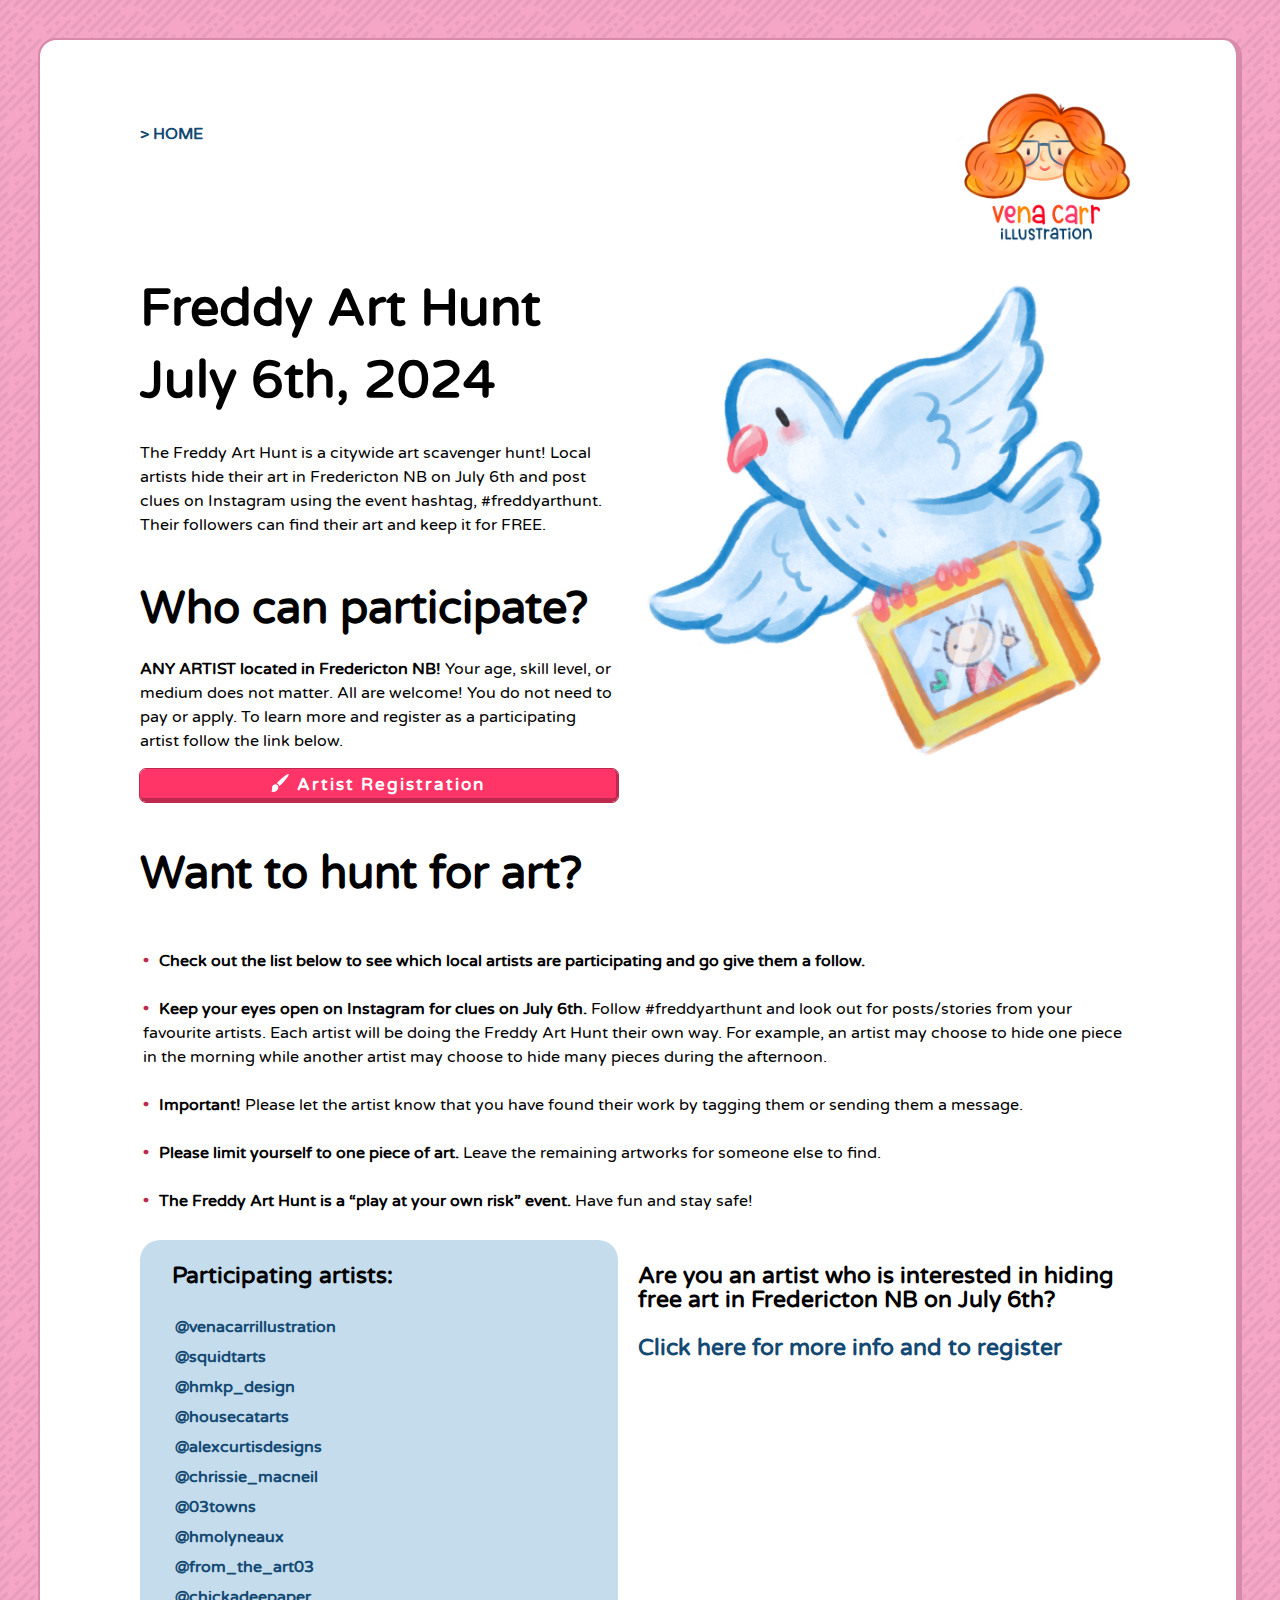
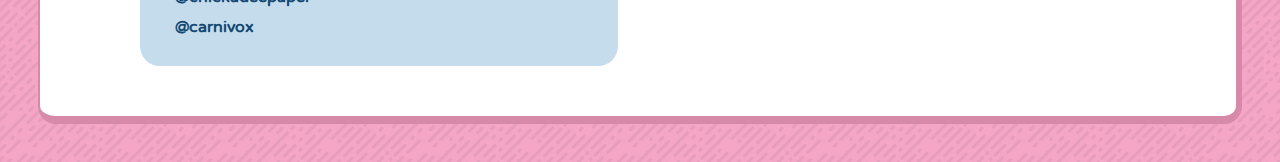
==== freddy-art-hunt/index.html @ fcc47839 "Update FAH artists" ====
<!doctype html>

<html lang="en">
<head>
  <link rel="preconnect" href="https://fonts.googleapis.com">
  <link rel="preconnect" href="https://fonts.gstatic.com" crossorigin>
  <link href="https://fonts.googleapis.com/css2?family=Varela+Round&display=swap" rel="stylesheet">
  <meta charset="utf-8">
  <meta name="viewport" content="width=device-width, initial-scale=1">

  <title>Vena Carr Illustration</title>
  <meta name="description" content="Vena Carr Illustration. Cute art is art.">
  <meta name="author" content="SitePoint">

  <meta property="og:title" content="Vena Carr Illustration">
  <meta property="og:type" content="website">
  <meta property="og:url" content="https://venacarr.com/">
  <meta property="og:description" content="Vena Carr Illustration. Cute art is art.">
  <meta property="og:image" content="logo.png">

  <link rel="icon" href="favicon.png">
  <link rel="stylesheet" href="../normalize.css">
  <link rel="stylesheet" href="../typebase.css">
  <link rel="stylesheet" href="../styles.css">

</head>

<body>
  <div id='wrapper'>
    <header>
      <a href="../"><b>> HOME</b></a>
      <div id="logo"></div>
    </header>
    <div class="col-1">
      <h1>Freddy Art Hunt<br/>July 6th, 2024</h1>
      <p>The Freddy Art Hunt is a citywide art scavenger hunt! Local artists hide their art in Fredericton NB on July 6th and post clues on Instagram using the event hashtag, #freddyarthunt. Their followers can find their art and keep it for FREE.</p>
      <h2>Who can participate?</h2> 
      <p><b>ANY ARTIST located in Fredericton NB!</b> Your age, skill level, or medium does not matter. All are welcome! You do not need to pay or apply. To learn more and register as a participating artist follow the link below.</p>
      <br/>
      <a class="button" href="https://docs.google.com/forms/d/e/1FAIpQLSfJHf8L0Ts7i-1RdUtw4lK1AEwCHbttkPVlDpKHgOW-cI6W2w/viewform?usp=sf_link" target="_blank"><img width="18" src="../brush.png"/>Artist Registration</a>
    </div>
    <div class="col-2">
      <img src="FAH-2024.png" style="width: 100%; margin-top: 3rem; max-width: 500px;">    
    </div>
    <div>
      <h2>Want to hunt for art?</h2>
      <ul>
        <p><span class="bullet">&#8226;</span><b>Check out the list below to see which local artists are participating and go give them a follow.</b></li>
        <p><span class="bullet">&#8226;</span><b>Keep your eyes open on Instagram for clues on July 6th.</b> Follow #freddyarthunt and look out for posts/stories from your favourite artists. Each artist will be doing the Freddy Art Hunt their own way. For example, an artist may choose to hide one piece in the morning while another artist may choose to hide many pieces during the afternoon.</p>
        <p><span class="bullet">&#8226;</span><b>Important!</b> Please let the artist know that you have found their work by tagging them or sending them a message.</p>
        <p><span class="bullet">&#8226;</span><b>Please limit yourself to one piece of art.</b> Leave the remaining artworks for someone else to find.</p>
        <p><span class="bullet">&#8226;</span><b>The Freddy Art Hunt is a “play at your own risk” event.</b> Have fun and stay safe!</p>
      </ul>
    </div>
    <br/>
    <div class="col-1 highlight">
      <h3>Participating artists:</h3>
      <ul>
        <li><b><a target="_blank" href="https://www.instagram.com/venacarrillustration/">@venacarrillustration</a></b></li>
        <li><b><a target="_blank" href="https://www.instagram.com/squidtarts/">@squidtarts</a></b></li>
        <li><b><a target="_blank" href="https://www.instagram.com/hmkp_design/">@hmkp_design</a></b></li>
        <li><b><a target="_blank" href="https://www.instagram.com/housecatarts/">@housecatarts</a></b></li>
        <li><b><a target="_blank" href="https://www.instagram.com/alexcurtisdesigns/">@alexcurtisdesigns</a></b></li>
        <li><b><a target="_blank" href="https://www.instagram.com/chrissie_macneil/">@chrissie_macneil</a></b></li>
        <li><b><a target="_blank" href="https://www.instagram.com/03towns/">@03towns</a></b></li>
        <li><b><a target="_blank" href="https://www.instagram.com/hmolyneaux/">@hmolyneaux</a></b></li>
        <li><b><a target="_blank" href="https://www.instagram.com/from_the_art03/">@from_the_art03</a></b></li>
        <li><b><a target="_blank" href="https://www.instagram.com/chickadeepaper/">@chickadeepaper</a></b></li>
        <li><b><a target="_blank" href="https://www.instagram.com/Carnivox/">@carnivox</a></b></li>

      </ul>
    </div>
    <div class="col-2">
      <h3>Are you an artist who is interested in hiding free art in Fredericton NB on July 6th? 
        <br/><br/>
      <a target="_blank" href="https://forms.gle/XHPdMTF1MGjygGph9"><b>Click here for more info and to register</b></a></h3>
    </div>
  </div>
</body>
</html>
---- typebase.css ----
/*! Typebase.less v0.1.0 | MIT License */
/* Setup */
html {
    /* Change default typefaces here */
    font-family: 'Varela Round', sans-serif;
    font-size: 100%;
    line-height: 100%;
    -webkit-font-smoothing: antialiased;
  }
  /* Copy & Lists */
  p {
    line-height: 1.5rem;
    margin-top: 1.5rem;
    margin-bottom: 0;
  }
  ul,
  ol {
    margin-top: 1.5rem;
    margin-bottom: 1.5rem;
  }
  ul li,
  ol li {
    line-height: 1.5rem;
  }
  ul ul,
  ol ul,
  ul ol,
  ol ol {
    margin-top: 0;
    margin-bottom: 0;
  }
  blockquote {
    line-height: 1.5rem;
    margin-top: 1.5rem;
    margin-bottom: 1.5rem;
  }
  /* Headings */
  h1,
  h2,
  h3,
  h4,
  h5,
  h6 {
    /* Change heading typefaces here */
    font-family: 'Varela Round', sans-serif;
    margin-top: 1.5rem;
    margin-bottom: 0;
    line-height: 1.5rem;
  }
  h1 {
    font-size: 4.242rem;
    line-height: 4.5rem;
    margin-top: 3rem;
  }
  h2 {
    font-size: 2.828rem;
    line-height: 3rem;
    margin-top: 3rem;
  }
  h3 {
    font-size: 1.414rem;
  }
  h4 {
    font-size: 0.707rem;
  }
  h5 {
    font-size: 0.4713333333333333rem;
  }
  h6 {
    font-size: 0.3535rem;
  }
  /* Tables */
  table {
    margin-top: 1.5rem;
    border-spacing: 0px;
    border-collapse: collapse;
  }
  table td,
  table th {
    padding: 0;
    line-height: 33px;
  }
  /* Code blocks */
  code {
    vertical-align: bottom;
  }
  /* Leading paragraph text */
  .lead {
    font-size: 1.414rem;
  }
  /* Hug the block above you */
  .hug {
    margin-top: 0;
  }
---- styles.css ----
body {
    background-image: url(lines.png);
    background-blend-mode: multiply;
    background-color: rgb(247, 167, 200);
    max-width: 100%;
    min-height: 100vh;
    display: flex;
    justify-content: center;
    align-items: center;
}


#wrapper h1.small {
    font-size: 16px;
    font-weight: 100;
    line-height: 1.5rem;
}

#wrapper {
    background-color: white;
    margin: 40px;
    padding:50px 100px;
    max-width: 1200px;
    outline: solid 2px rgb(214, 137, 169);
    border-bottom: solid 6px rgb(214, 137, 169);
    border-right: solid 4px rgb(214, 137, 169);
    border-radius: 16px;
}

#wrapper.small {
    max-width: 386px;
}

#wrapper div {
    display: inline-block;
}

.full {
    width: 100%;
    text-align: center;
    float: right;
}

.col-1, .col-2 {
    width: calc(50% - 20px);
    float: left;
    margin-right: 20px
}

#wrapper div#logo {
    height: 25vh;
    max-width: 100%;
    display: flex;
    justify-content: center;
    align-items: center;
    background-image: url(logo.png);
    background-position: center;
    background-size: contain;
    background-repeat: no-repeat;
}

header {
    position: relative;
    min-height: 15vh;
}

#wrapper header div#logo {
    height: 20vh;
    width: 20vh;
    display: inline-block;
    position: absolute;
    right:0;
    background-position: top;
    padding-top: 10vh;
    background-size: contain;
    text-align: center;
    font-weight:bolder;
    letter-spacing: 0.3rem;
}
header a {
    display: inline-block;
    padding-top: 4vh;
}

ul, li {
    padding: 3px;
    list-style: none;
}

a {
    color: rgb(19 73 114);
    text-decoration: none;
}

div.highlight {
    border-radius: 20px;
    background-color: rgb(196, 220, 236);
}

div.highlight h1,
div.highlight h2,
div.highlight h3,
div.highlight h4,
div.highlight p,
div.highlight ul {
    padding: 0 2rem
}

.button {
    font-size: 17px;
    padding: 5px;
    font-weight: 600;
    letter-spacing: 2px;
    min-width: 30px;
    border-radius: 6px;
    text-align: center;
    display: block;
    background-color: rgb(255 52 103);
    outline: solid 1px rgb(190, 41, 78);
    border-bottom: solid 4px rgb(190, 41, 78);
    border-right: solid 2.5px rgb(190, 41, 78);
    color: white;
}

.button img {
    margin-right: 8px;
    margin-bottom: -2px;
}
.button:hover {
    background-color: rgb(255 52 103);
    color: white;
    outline: solid 1px rgb(190, 41, 78);
    border-bottom: solid 3px rgb(190, 41, 78);
    border-right: solid 2px rgb(190, 41, 78);
    margin-top: 1px;
}
.button:active {
    background-color: rgb(255 52 103);
    color: white;
    outline: solid 1px rgb(190, 41, 78);
    border-bottom: solid 1px rgb(190, 41, 78);
    border-right: solid 1px rgb(190, 41, 78);
    margin-top: 3px;
}

.button.pin{
    background-color: rgb(65, 132, 233);
    outline: solid 1px rgb(49, 100, 177);
    border-bottom: solid 4px rgb(49, 100, 177);
    border-right: solid 2.5px rgb(49, 100, 177);
}

.button.pin img.pin{
    color: rgb(190, 41, 78)
}

.button.pin:hover{
    background-color: rgb(65, 132, 233);
    outline: solid 1px rgb(49, 100, 177);
    border-bottom: solid 3px rgb(49, 100, 177);
    border-right: solid 2px rgb(49, 100, 177);
}

.button.pin:active{
    background-color: rgb(65, 132, 233);
    outline: solid 1px rgb(49, 100, 177);
    border-bottom: solid 1px rgb(49, 100, 177);
    border-right: solid 1px rgb(49, 100, 177);
    margin-top: 3px;
}

a:hover {
    color: rgb(49, 100, 177)
}

.bullet{
    color: rgb(190, 41, 78);
    padding-right: 10px;
    font-weight:bolder
}

@media screen and (max-width: 1381px){
    h1{
        font-size:3.242rem
    }
}

@media screen and (max-width:1100px) {
    .col-1, .col-2 {
        width: 100%;
        text-align: center;
    }

}

@media screen and (max-width: 900px) {

    #wrapper h1,
    #wrapper h2,
    #wrapper h3
     {
        font-size: 150%;
        line-height: 2rem;
    }


    #logo {
        max-height:25vh;
        text-align: center;

    }
}

@media screen and (max-width: 600px) {
    #wrapper {
        margin: 20px;
        padding:20px 20px;
    }
}

@media screen and (max-width: 400px) {
    .col-1, .col-2 {
        margin: 0;
    }
    
    #wrapper header div#logo {
        max-width: 50%;
    }
}
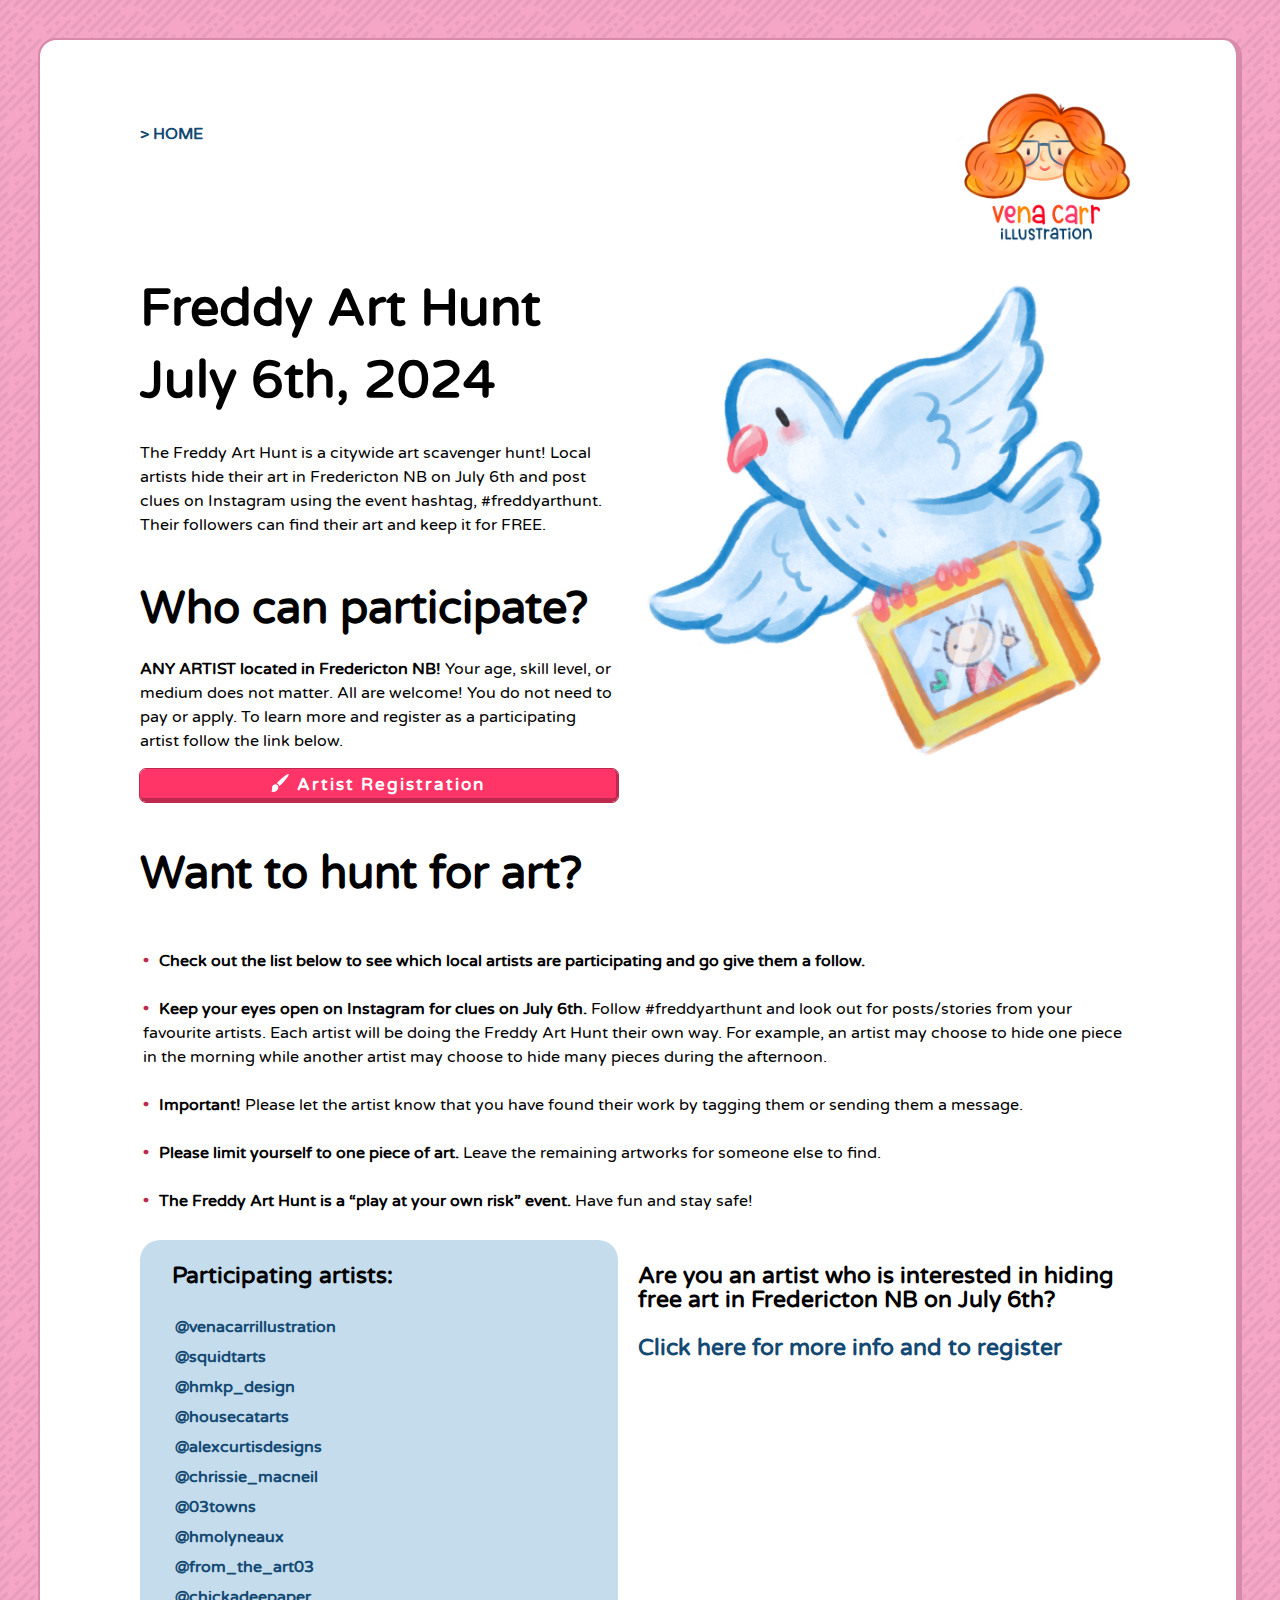
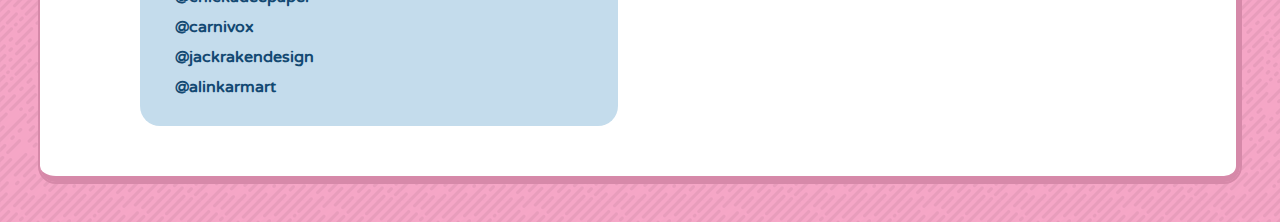
==== commit 6ecf2f91: "Update index.html" ====
--- a/freddy-art-hunt/index.html
+++ b/freddy-art-hunt/index.html
@@ -67,6 +67,8 @@
         <li><b><a target="_blank" href="https://www.instagram.com/from_the_art03/">@from_the_art03</a></b></li>
         <li><b><a target="_blank" href="https://www.instagram.com/chickadeepaper/">@chickadeepaper</a></b></li>
         <li><b><a target="_blank" href="https://www.instagram.com/Carnivox/">@carnivox</a></b></li>
+        <li><b><a target="_blank" href="https://www.instagram.com/jackrakendesign">@jackrakendesign</a></b></li>
+        <li><b><a target="_blank" href="https://www.instagram.com/alinkarmart">@alinkarmart</a></b></li>
 
       </ul>
     </div>
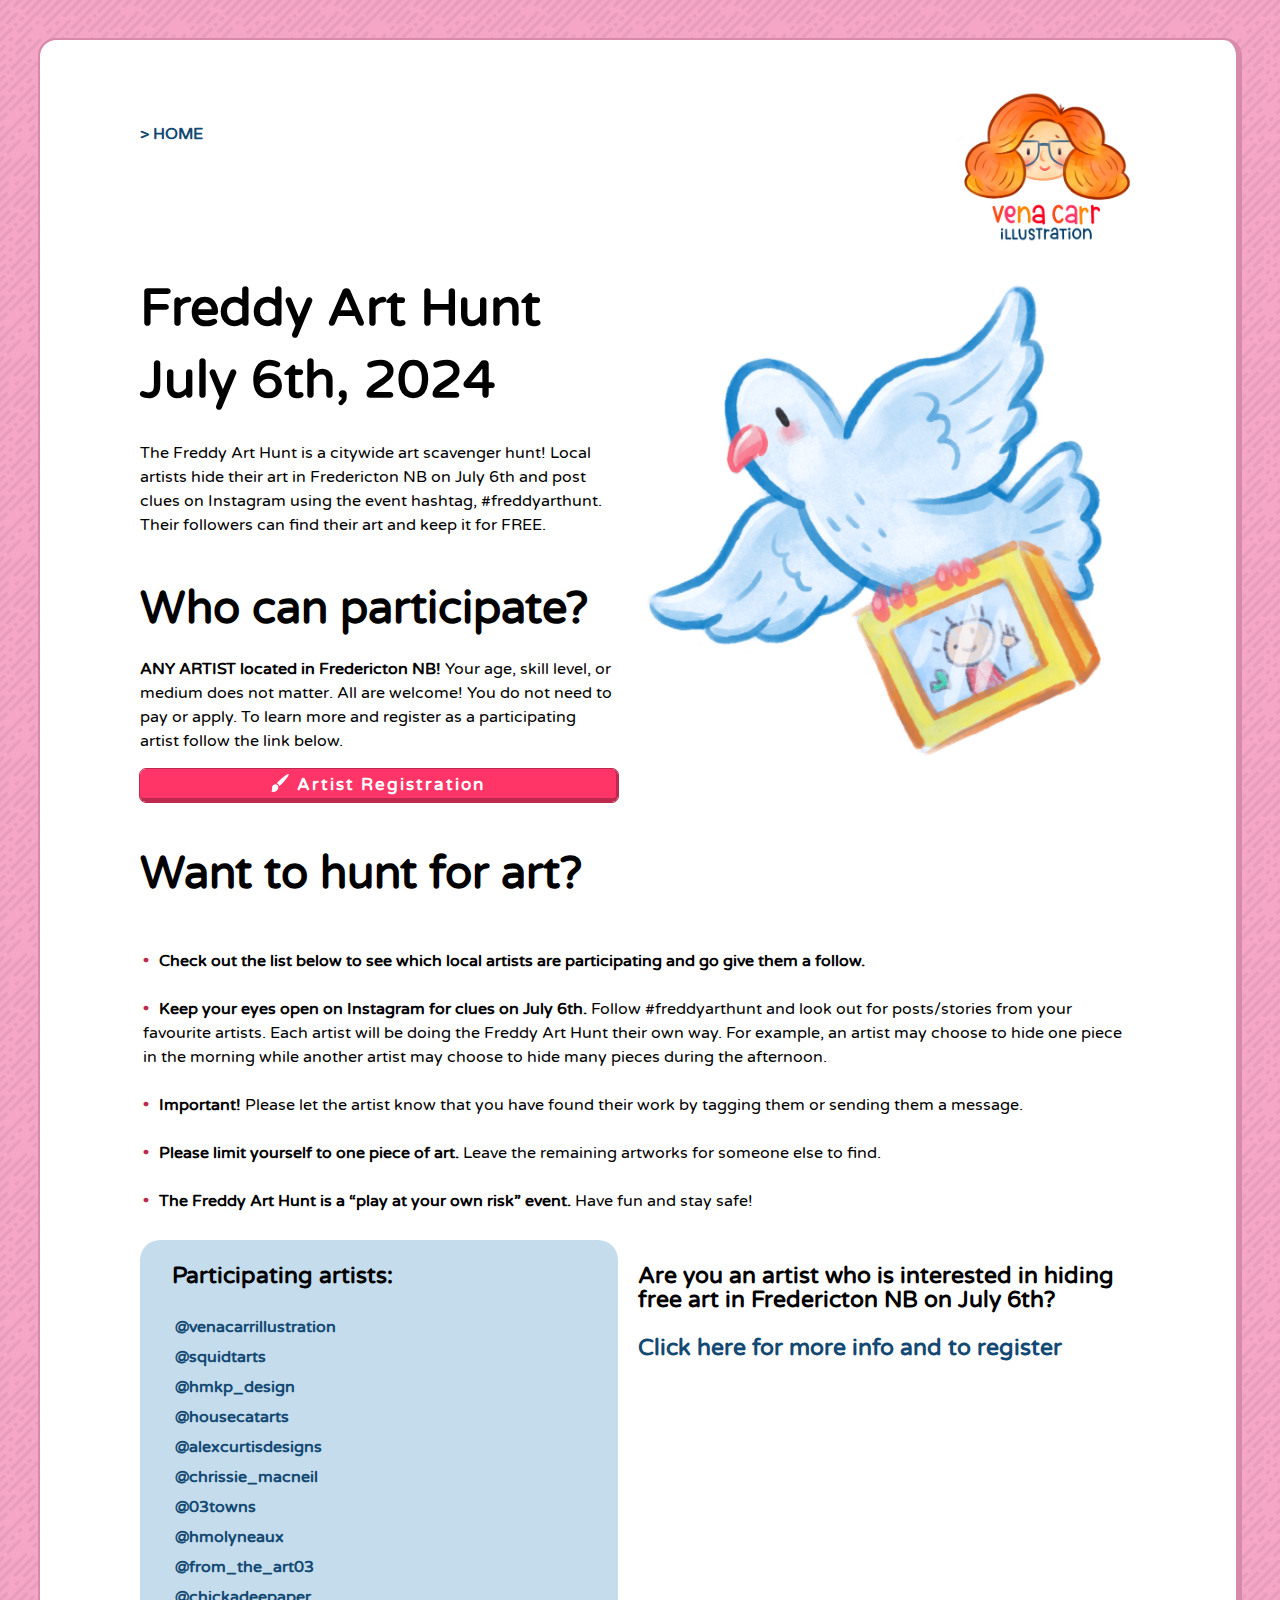
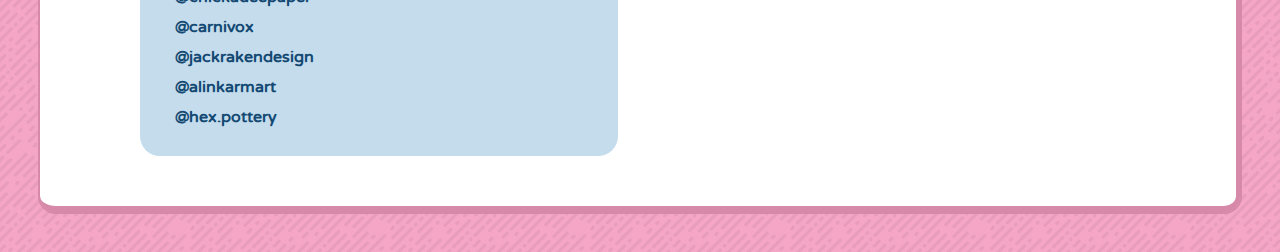
==== commit d6f526b2: "Update index.html" ====
--- a/freddy-art-hunt/index.html
+++ b/freddy-art-hunt/index.html
@@ -67,9 +67,9 @@
         <li><b><a target="_blank" href="https://www.instagram.com/from_the_art03/">@from_the_art03</a></b></li>
         <li><b><a target="_blank" href="https://www.instagram.com/chickadeepaper/">@chickadeepaper</a></b></li>
         <li><b><a target="_blank" href="https://www.instagram.com/Carnivox/">@carnivox</a></b></li>
-        <li><b><a target="_blank" href="https://www.instagram.com/jackrakendesign">@jackrakendesign</a></b></li>
-        <li><b><a target="_blank" href="https://www.instagram.com/alinkarmart">@alinkarmart</a></b></li>
-
+        <li><b><a target="_blank" href="https://www.instagram.com/jackrakendesign/">@jackrakendesign</a></b></li>
+        <li><b><a target="_blank" href="https://www.instagram.com/alinkarmart/">@alinkarmart</a></b></li>
+        <li><b><a target="_blank" href="https://www.instagram.com/hex.pottery/">@hex.pottery</a></b></li>
       </ul>
     </div>
     <div class="col-2">
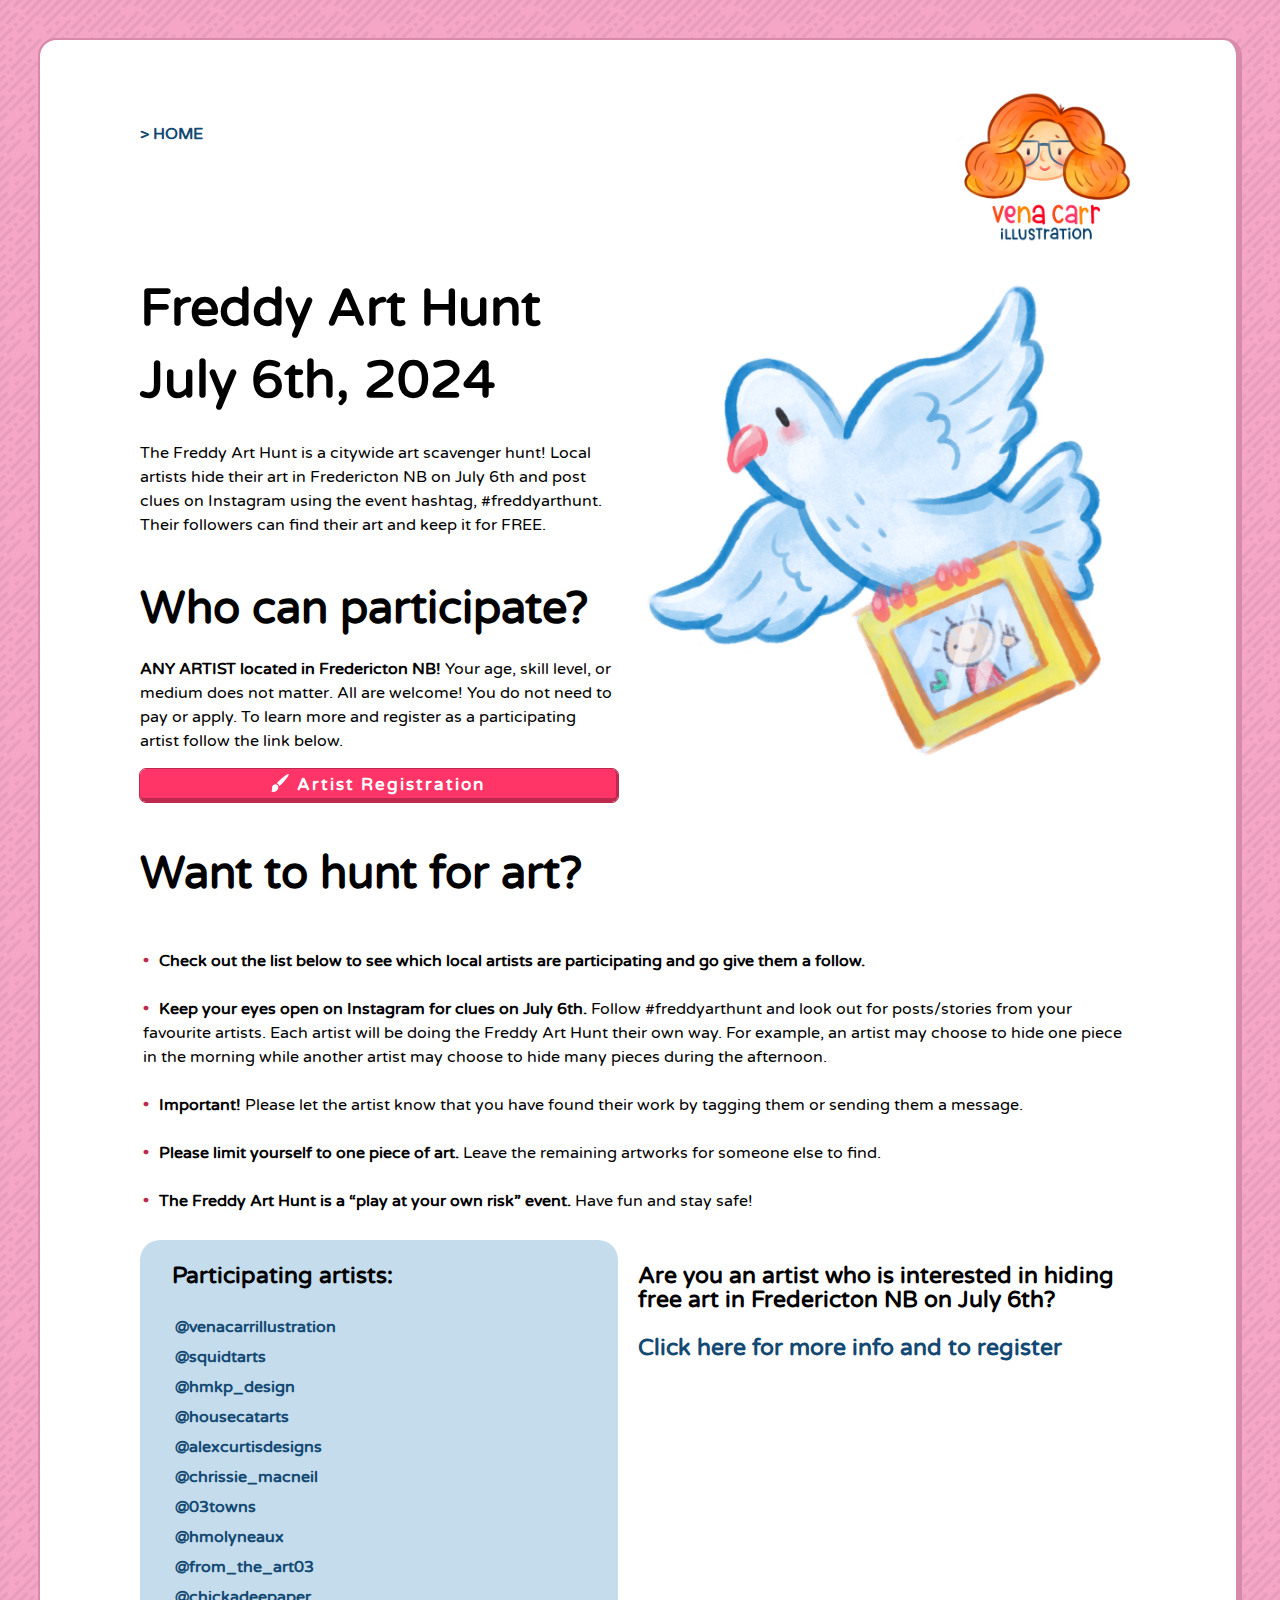
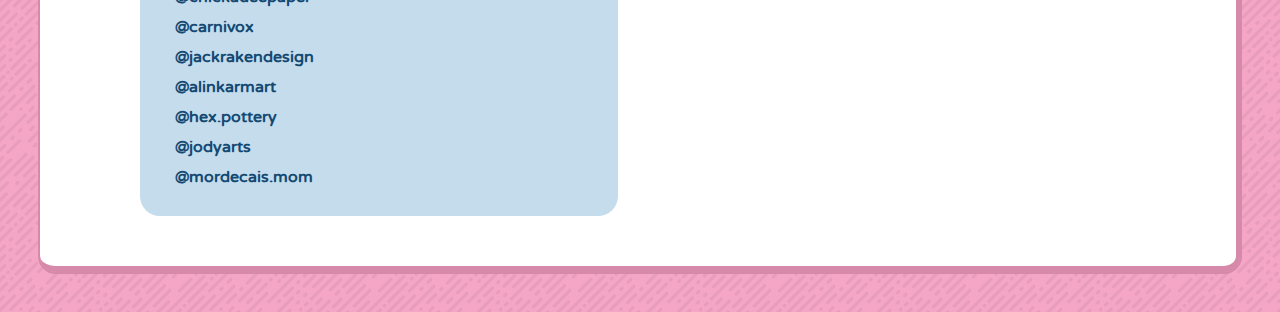
==== commit c28b599a: "Update index.html" ====
--- a/freddy-art-hunt/index.html
+++ b/freddy-art-hunt/index.html
@@ -70,6 +70,8 @@
         <li><b><a target="_blank" href="https://www.instagram.com/jackrakendesign/">@jackrakendesign</a></b></li>
         <li><b><a target="_blank" href="https://www.instagram.com/alinkarmart/">@alinkarmart</a></b></li>
         <li><b><a target="_blank" href="https://www.instagram.com/hex.pottery/">@hex.pottery</a></b></li>
+        <li><b><a target="_blank" href="https://www.instagram.com/jodyarts/">@jodyarts</a></b></li>
+        <li><b><a target="_blank" href="https://www.instagram.com/mordecais.mom/">@mordecais.mom</a></b></li>
       </ul>
     </div>
     <div class="col-2">
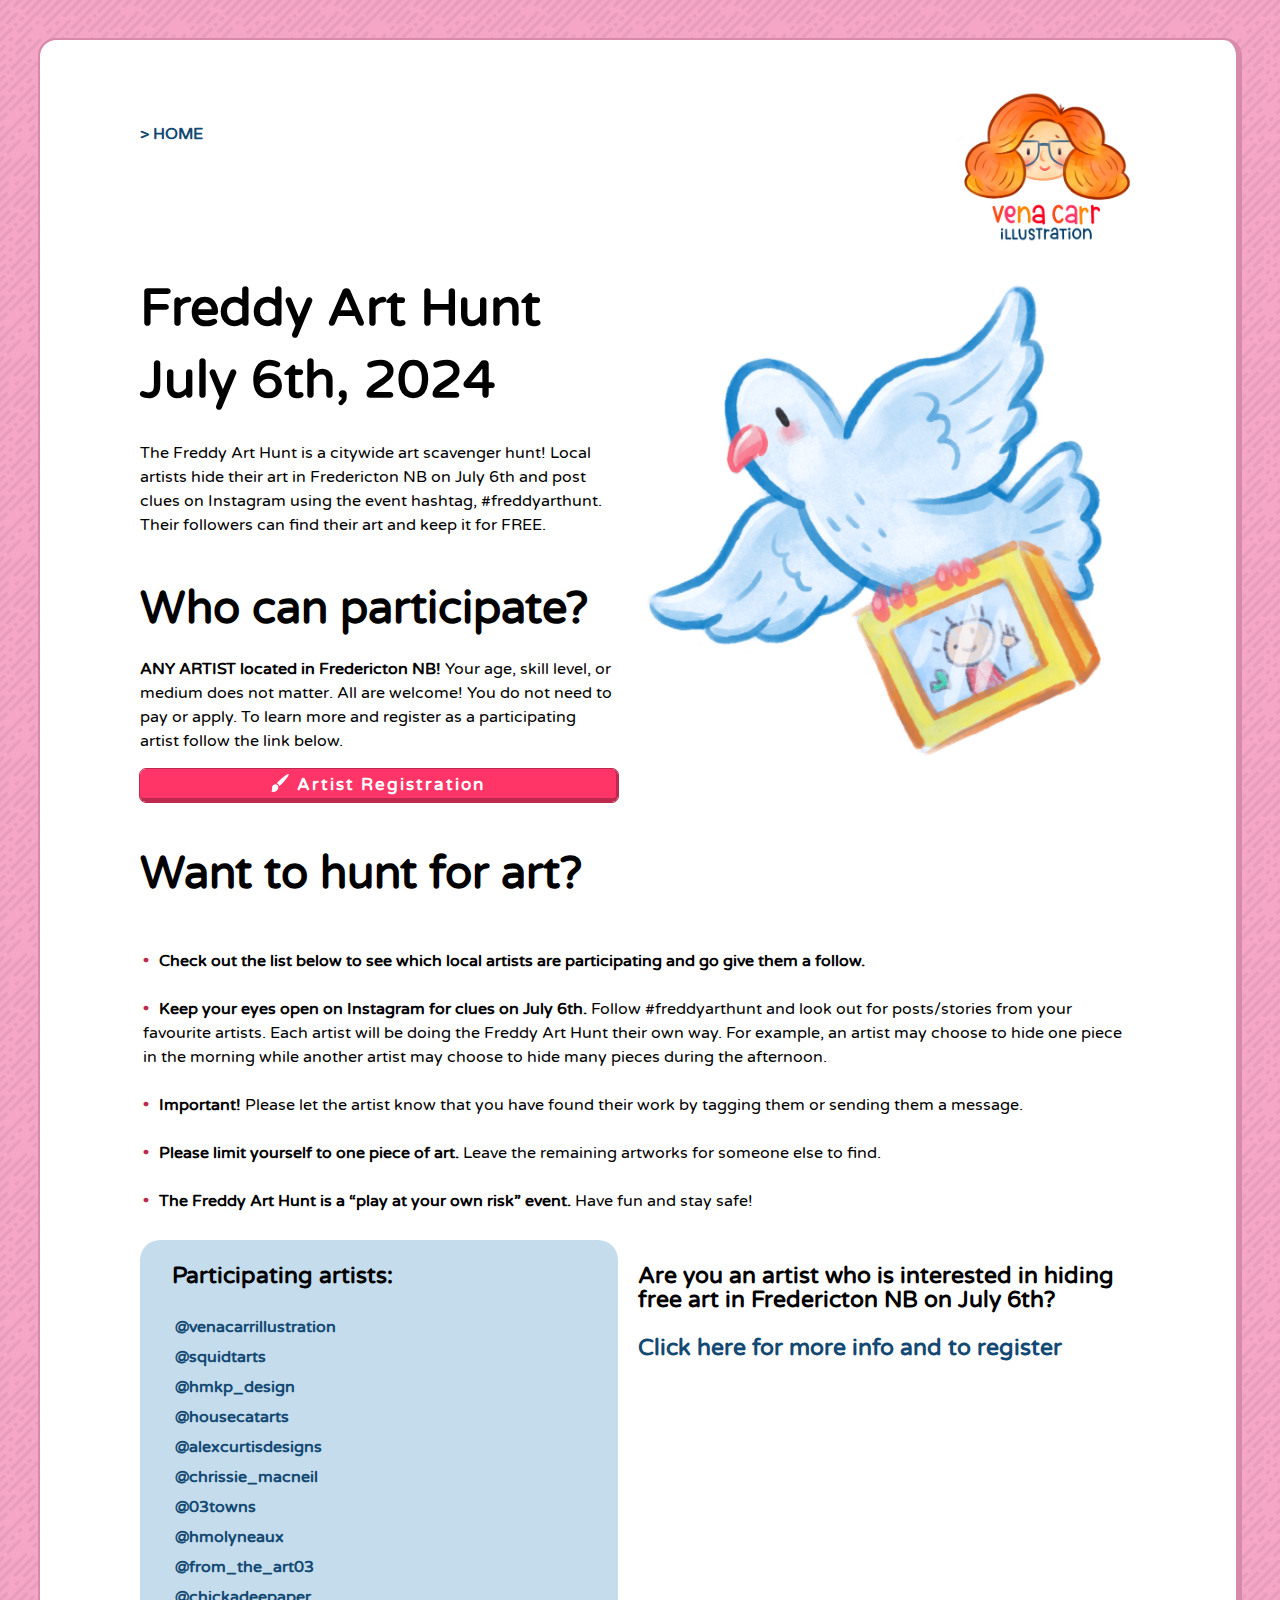
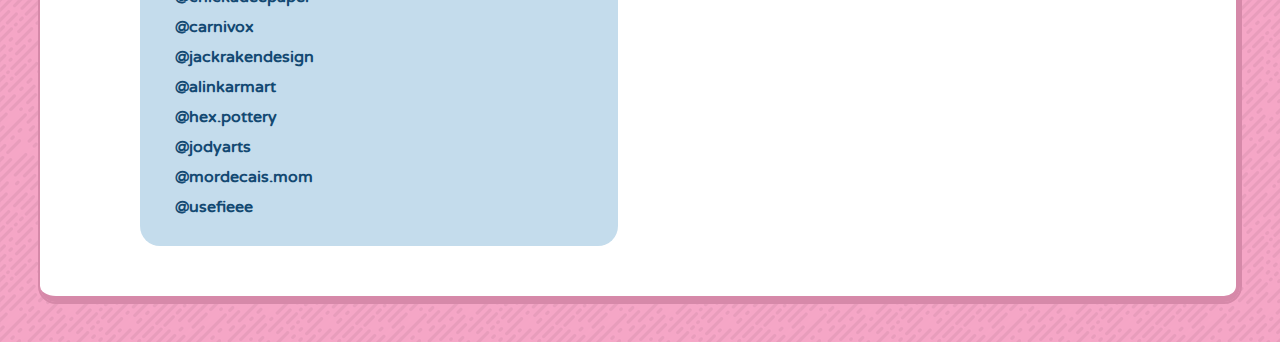
==== commit 261e80a0: "Update index.html" ====
--- a/freddy-art-hunt/index.html
+++ b/freddy-art-hunt/index.html
@@ -72,6 +72,7 @@
         <li><b><a target="_blank" href="https://www.instagram.com/hex.pottery/">@hex.pottery</a></b></li>
         <li><b><a target="_blank" href="https://www.instagram.com/jodyarts/">@jodyarts</a></b></li>
         <li><b><a target="_blank" href="https://www.instagram.com/mordecais.mom/">@mordecais.mom</a></b></li>
+        <li><b><a target="_blank" href="https://www.instagram.com/usefieee/">@usefieee</a></b></li>
       </ul>
     </div>
     <div class="col-2">
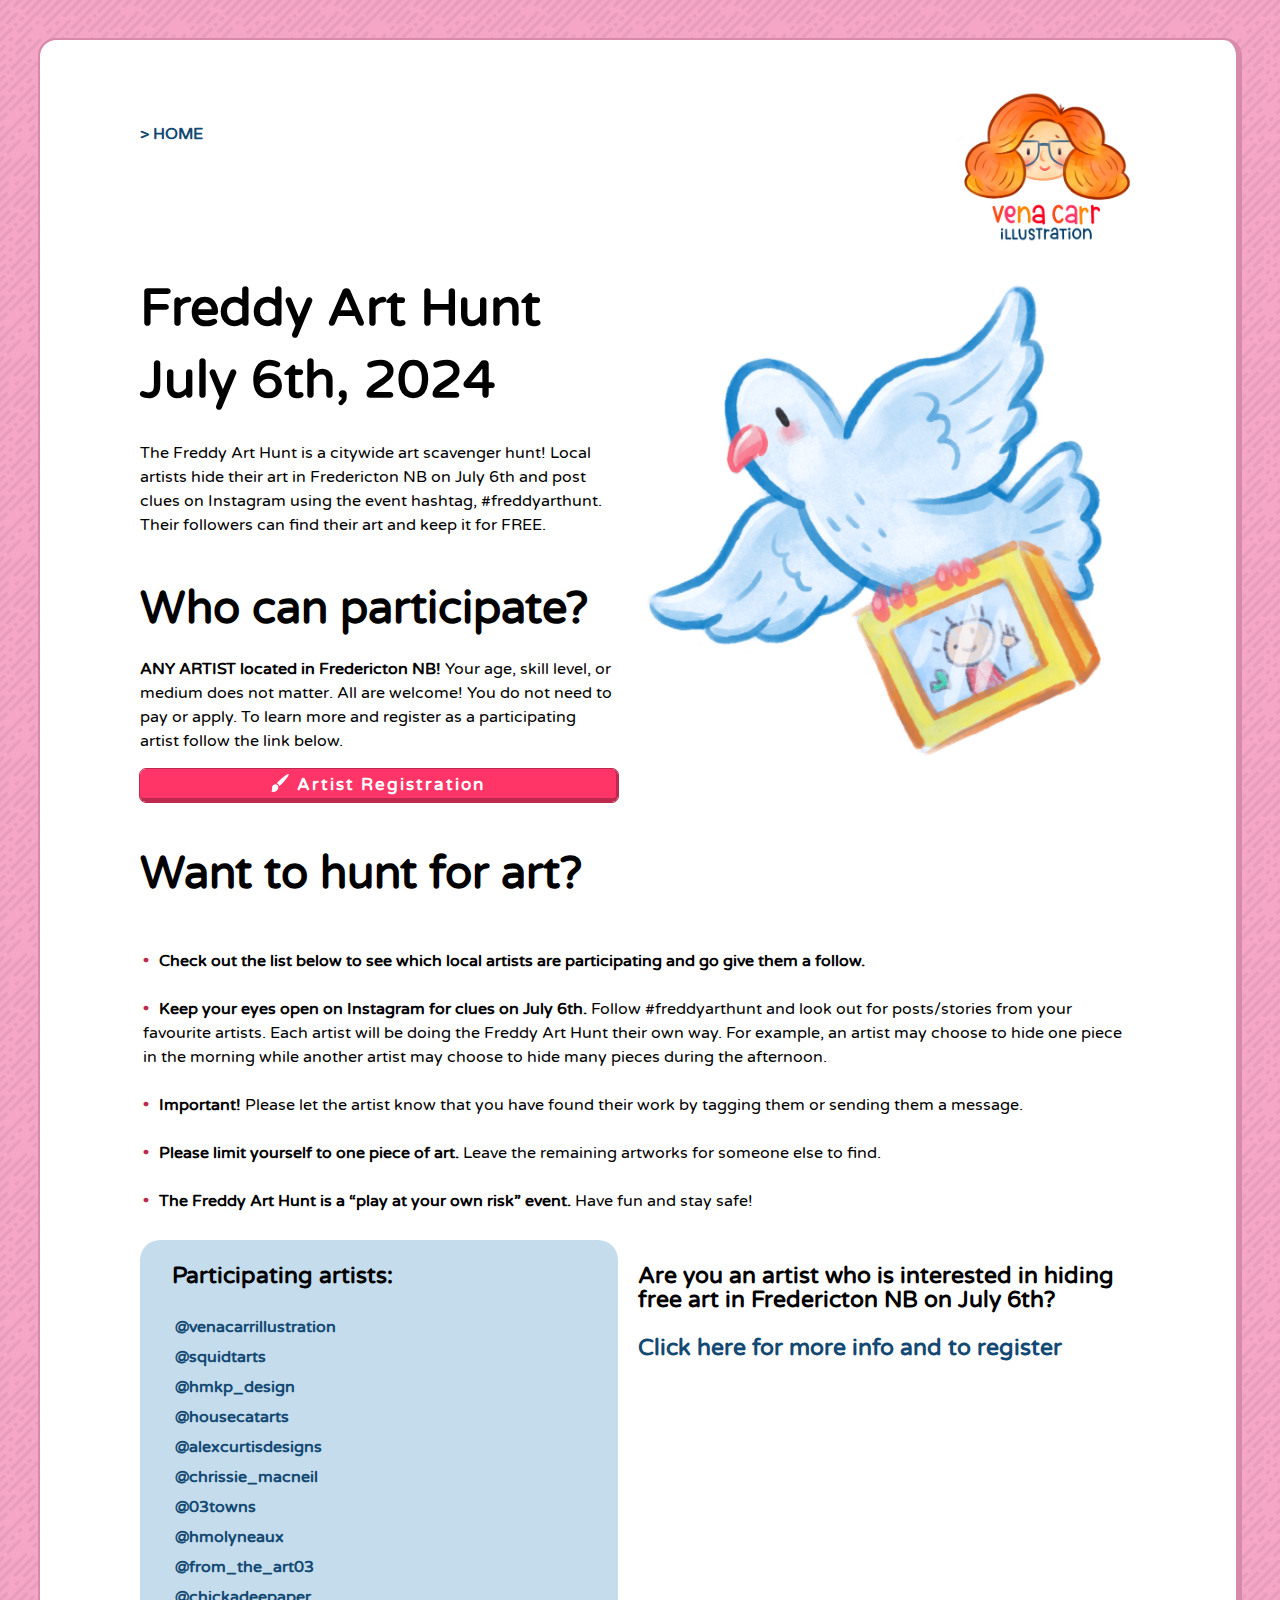
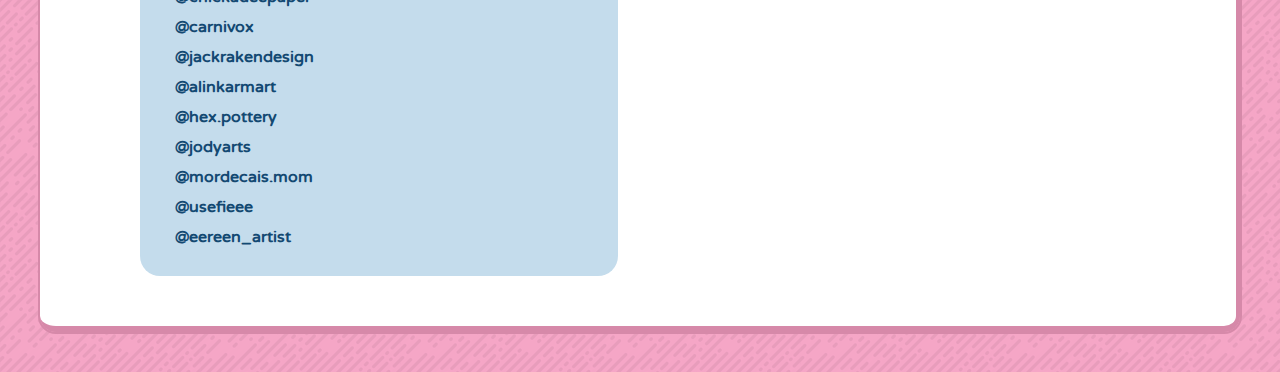
==== commit eeaebc89: "Update index.html" ====
--- a/freddy-art-hunt/index.html
+++ b/freddy-art-hunt/index.html
@@ -73,12 +73,13 @@
         <li><b><a target="_blank" href="https://www.instagram.com/jodyarts/">@jodyarts</a></b></li>
         <li><b><a target="_blank" href="https://www.instagram.com/mordecais.mom/">@mordecais.mom</a></b></li>
         <li><b><a target="_blank" href="https://www.instagram.com/usefieee/">@usefieee</a></b></li>
+        <li><b><a target="_blank" href="https://www.instagram.com/eereen_artist/">@eereen_artist</a></b></li>
       </ul>
     </div>
     <div class="col-2">
       <h3>Are you an artist who is interested in hiding free art in Fredericton NB on July 6th? 
         <br/><br/>
-      <a target="_blank" href="https://forms.gle/XHPdMTF1MGjygGph9"><b>Click here for more info and to register</b></a></h3>
+      <a target="_blank" href="https://docs.google.com/forms/d/e/1FAIpQLSfJHf8L0Ts7i-1RdUtw4lK1AEwCHbttkPVlDpKHgOW-cI6W2w/viewform?usp=sf_link"><b>Click here for more info and to register</b></a></h3>
     </div>
   </div>
 </body>
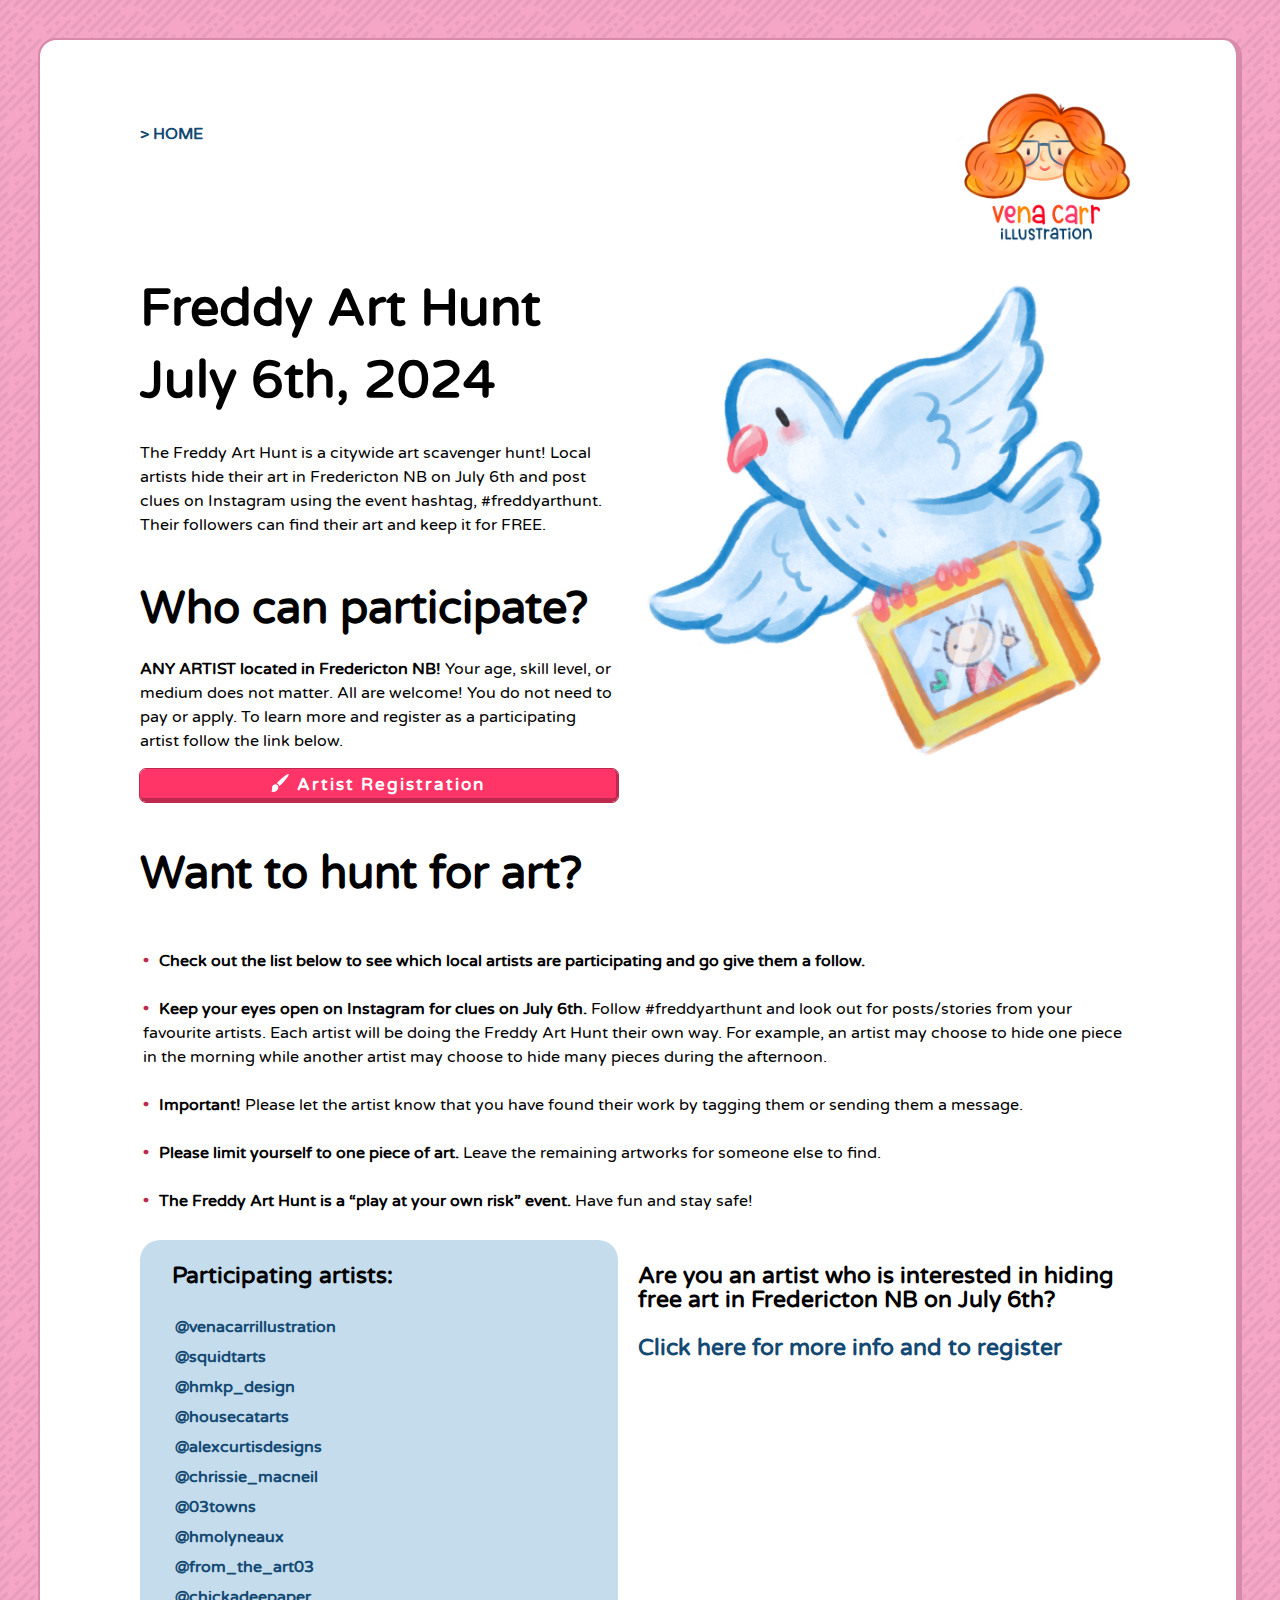
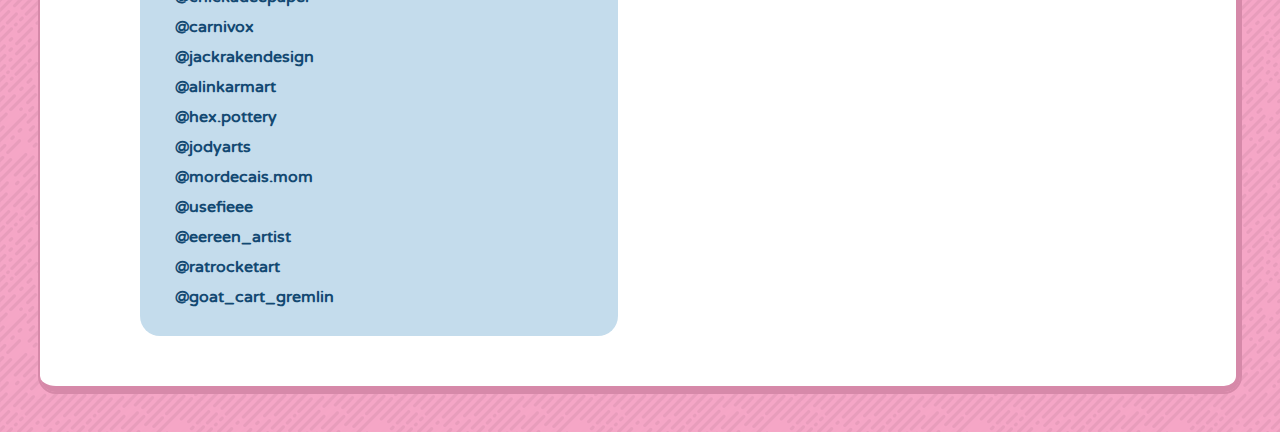
==== commit c9153017: "Update index.html" ====
--- a/freddy-art-hunt/index.html
+++ b/freddy-art-hunt/index.html
@@ -74,6 +74,8 @@
         <li><b><a target="_blank" href="https://www.instagram.com/mordecais.mom/">@mordecais.mom</a></b></li>
         <li><b><a target="_blank" href="https://www.instagram.com/usefieee/">@usefieee</a></b></li>
         <li><b><a target="_blank" href="https://www.instagram.com/eereen_artist/">@eereen_artist</a></b></li>
+        <li><b><a target="_blank" href="https://www.instagram.com/ratrocketart/">@ratrocketart</a></b></li>
+        <li><b><a target="_blank" href="https://www.instagram.com/goat_cart_gremlin/">@goat_cart_gremlin</a></b></li>
       </ul>
     </div>
     <div class="col-2">
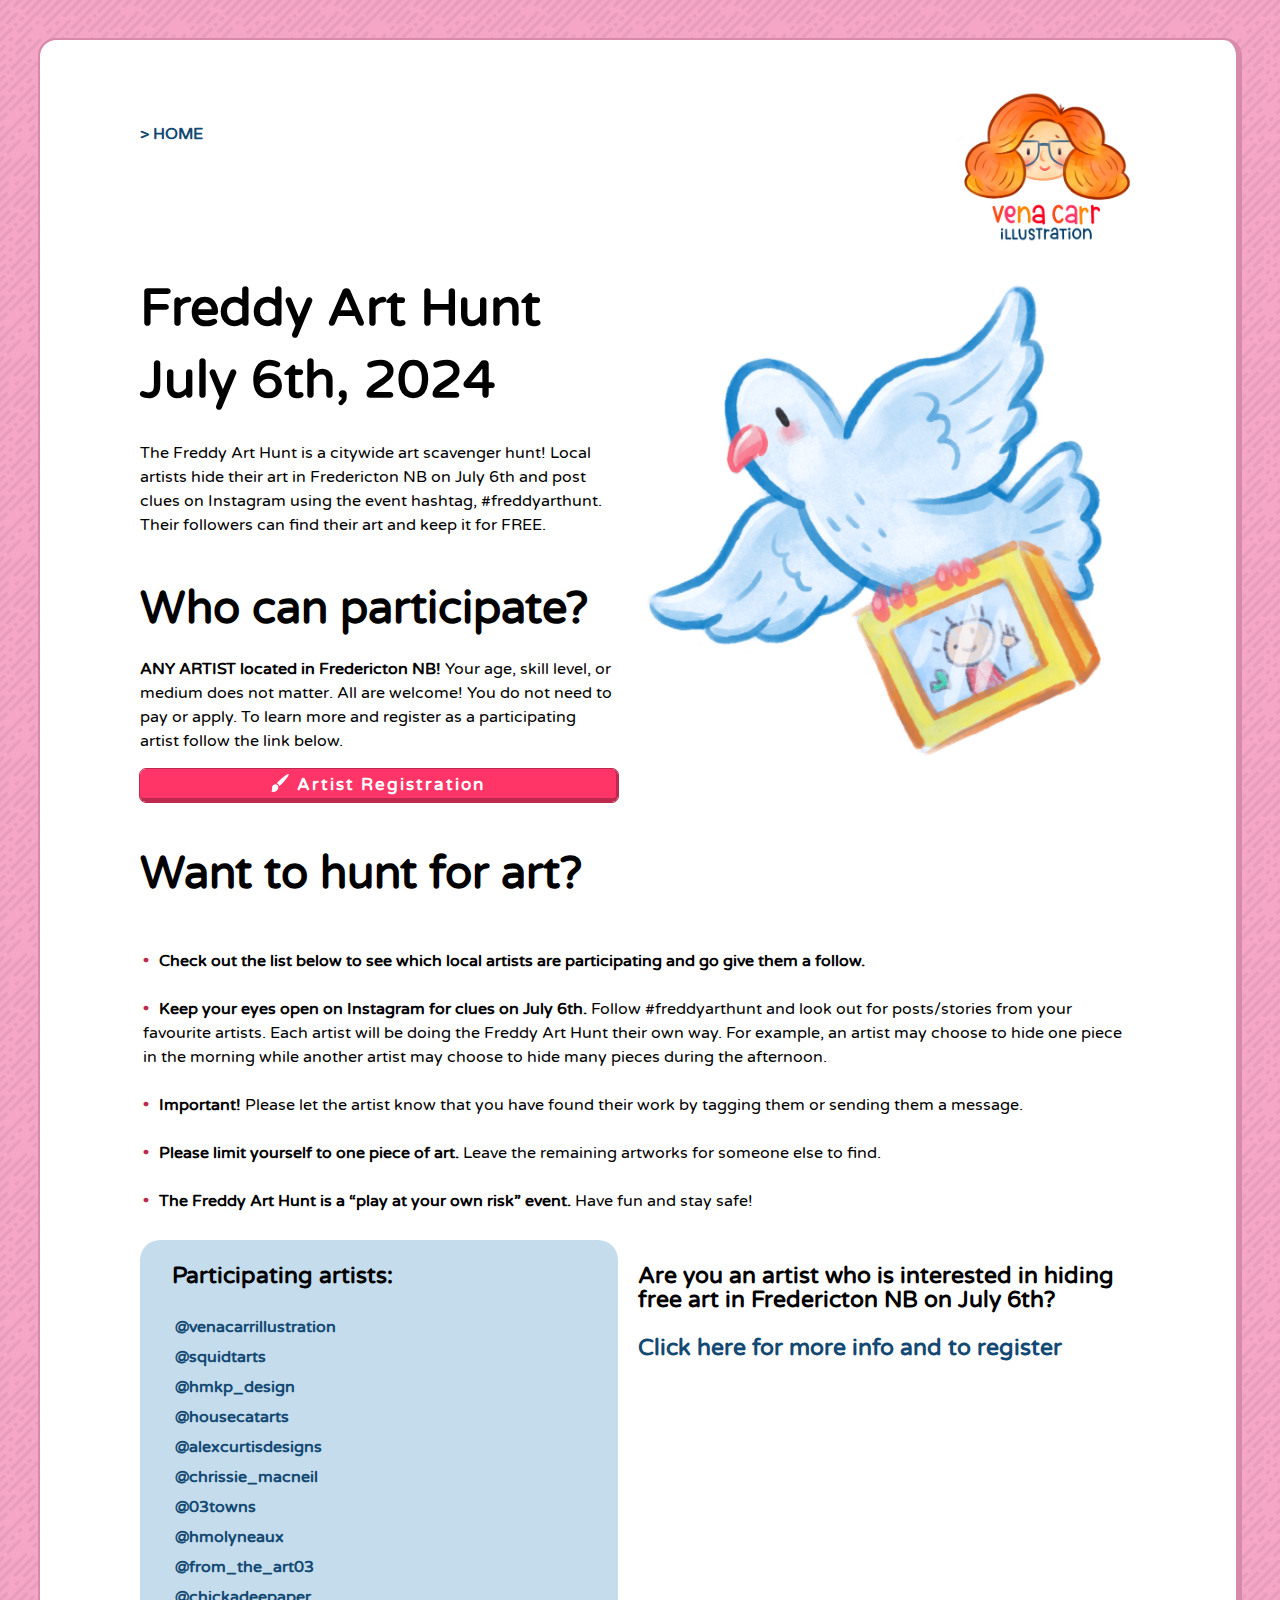
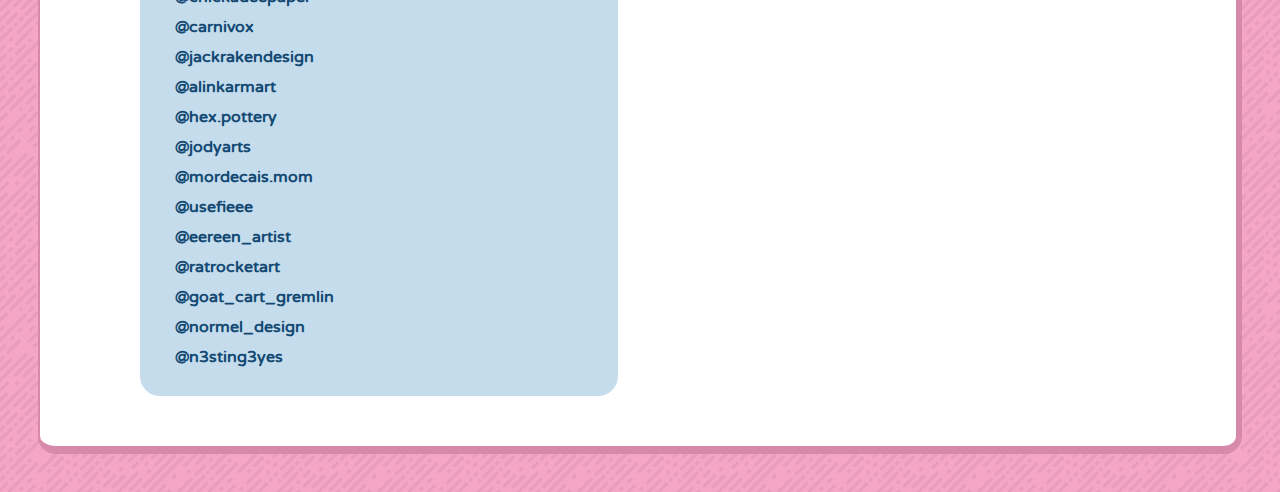
==== commit d597af4d: "Update index.html" ====
--- a/freddy-art-hunt/index.html
+++ b/freddy-art-hunt/index.html
@@ -76,6 +76,8 @@
         <li><b><a target="_blank" href="https://www.instagram.com/eereen_artist/">@eereen_artist</a></b></li>
         <li><b><a target="_blank" href="https://www.instagram.com/ratrocketart/">@ratrocketart</a></b></li>
         <li><b><a target="_blank" href="https://www.instagram.com/goat_cart_gremlin/">@goat_cart_gremlin</a></b></li>
+        <li><b><a target="_blank" href="https://www.instagram.com/normel_design/">@normel_design</a></b></li>
+        <li><b><a target="_blank" href="https://www.instagram.com/n3sting3yes/">@n3sting3yes</a></b></li>
       </ul>
     </div>
     <div class="col-2">
